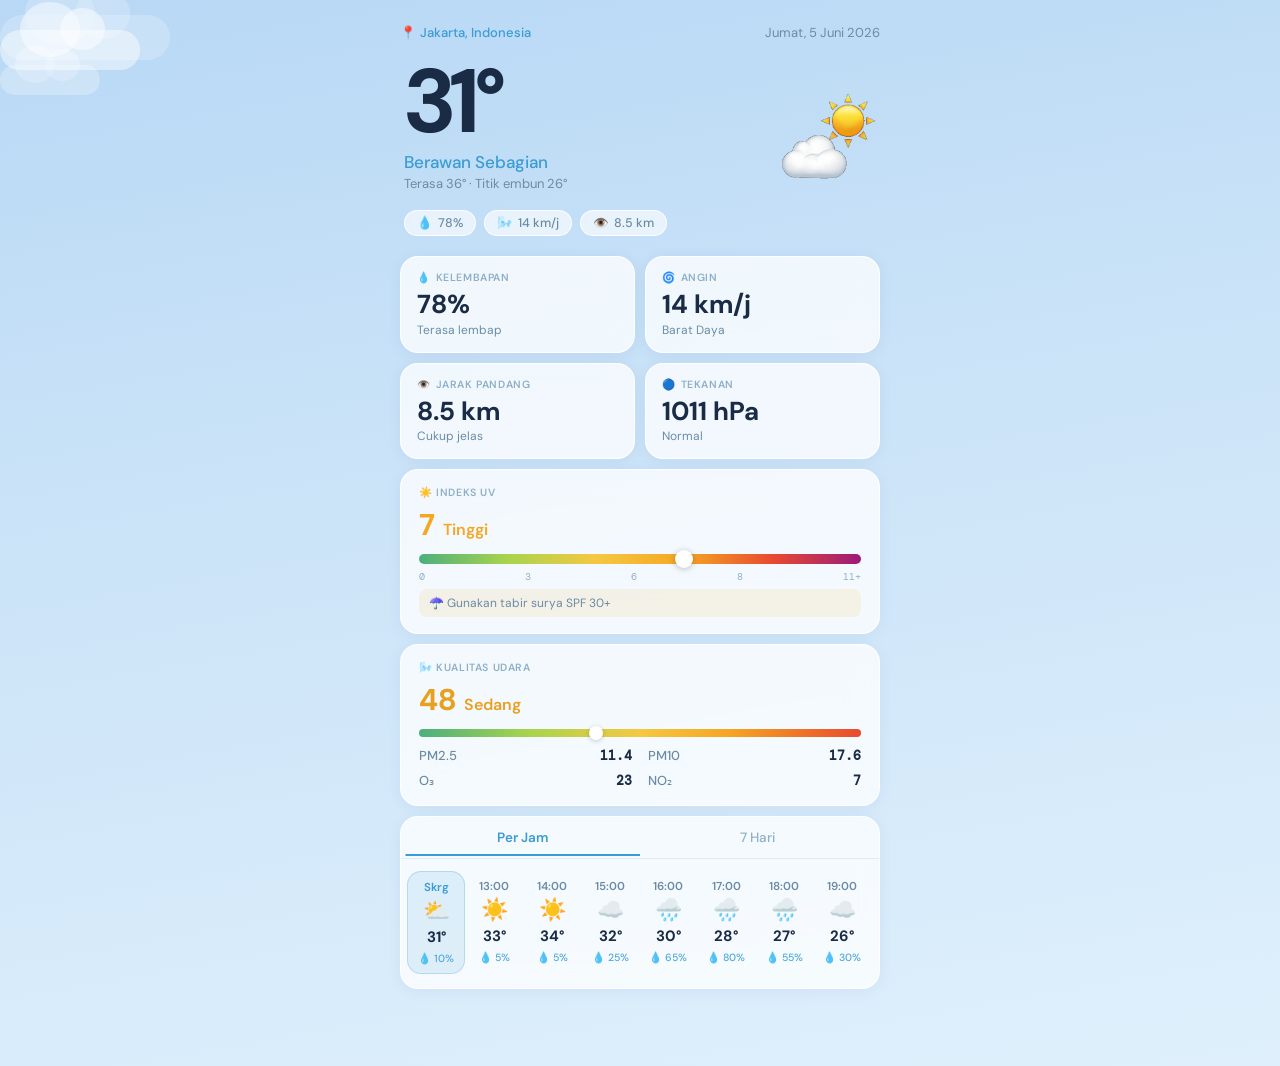
==== index.html @ 07d752d1 "Add files via upload" ====
<!DOCTYPE html>
<html lang="id">
<head>
<meta charset="UTF-8">
<meta name="viewport" content="width=device-width, initial-scale=1.0">
<title>Cuaca Jakarta ✨</title>
<link href="https://fonts.googleapis.com/css2?family=DM+Sans:wght@300;400;500;600;700&family=DM+Mono:wght@400;500&display=swap" rel="stylesheet">
<style>
*, *::before, *::after { box-sizing: border-box; margin: 0; padding: 0; }

:root {
  --sky-top: #b8d8f5;
  --sky-mid: #cce4f8;
  --sky-bot: #dff0fc;
  --card-bg: rgba(255,255,255,0.75);
  --card-border: rgba(255,255,255,0.92);
  --text-primary: #1a2b45;
  --text-secondary: #6b8ba4;
  --text-label: #8fafc8;
  --accent-blue: #3a9bd5;
  --accent-orange: #f5a623;
  --rain-blue: #4fa8d8;
}

body {
  font-family: 'DM Sans', sans-serif;
  background: linear-gradient(170deg, var(--sky-top) 0%, var(--sky-mid) 45%, var(--sky-bot) 100%);
  min-height: 100vh;
  display: flex;
  justify-content: center;
  align-items: flex-start;
  padding: 24px 16px 48px;
  color: var(--text-primary);
  overflow-x: hidden;
}

/* ── CLOUDS IN BG ── */
.bg-clouds { position: fixed; top: 0; left: 0; width: 100%; height: 200px; pointer-events: none; z-index: 0; overflow: hidden; }
.bg-cloud {
  position: absolute;
  background: rgba(255,255,255,0.45);
  border-radius: 50px;
  animation: driftCloud linear infinite;
}
.bg-cloud::before, .bg-cloud::after {
  content: '';
  position: absolute;
  background: rgba(255,255,255,0.45);
  border-radius: 50%;
}
.bc1 { width: 140px; height: 40px; top: 30px; animation-duration: 28s; animation-delay: 0s; }
.bc1::before { width: 60px; height: 55px; top: -28px; left: 20px; }
.bc1::after  { width: 45px; height: 42px; top: -22px; left: 60px; }
.bc2 { width: 100px; height: 30px; top: 65px; animation-duration: 38s; animation-delay: -12s; opacity: .6; }
.bc2::before { width: 40px; height: 38px; top: -20px; left: 15px; }
.bc2::after  { width: 35px; height: 32px; top: -16px; left: 45px; }
.bc3 { width: 170px; height: 45px; top: 15px; animation-duration: 45s; animation-delay: -22s; opacity: .5; }
.bc3::before { width: 70px; height: 62px; top: -32px; left: 25px; }
.bc3::after  { width: 55px; height: 50px; top: -26px; left: 75px; }

@keyframes driftCloud {
  from { transform: translateX(-220px); }
  to   { transform: translateX(110vw); }
}

.app { width: 100%; max-width: 480px; position: relative; z-index: 1; }

/* ── FADE-IN STAGGER ── */
.fade-in { opacity: 0; transform: translateY(20px); animation: fadeUp 0.5s ease forwards; }
@keyframes fadeUp {
  to { opacity: 1; transform: translateY(0); }
}
.fi1  { animation-delay: .05s; }
.fi2  { animation-delay: .15s; }
.fi3  { animation-delay: .25s; }
.fi4  { animation-delay: .35s; }
.fi5  { animation-delay: .45s; }
.fi6  { animation-delay: .55s; }
.fi7  { animation-delay: .65s; }
.fi8  { animation-delay: .75s; }
.fi9  { animation-delay: .85s; }

/* ── HEADER ── */
.header { display: flex; justify-content: space-between; align-items: flex-start; margin-bottom: 8px; }
.location {
  font-size: 13px; font-weight: 500; color: var(--accent-blue);
  display: flex; align-items: center; gap: 4px;
}
.pin-icon { display: inline-block; animation: pinBounce 2.4s ease-in-out infinite; }
@keyframes pinBounce {
  0%,100% { transform: translateY(0) scale(1); }
  30%      { transform: translateY(-5px) scale(1.1); }
  50%      { transform: translateY(-3px) scale(1.05); }
  70%      { transform: translateY(-6px) scale(1.12); }
}
.date-label { font-size: 13px; color: var(--text-secondary); }

/* ── HERO ── */
.hero { display: flex; justify-content: space-between; align-items: flex-end; padding: 8px 4px 18px; }
.temp-main {
  font-size: 90px; font-weight: 700; line-height: 1;
  color: var(--text-primary); letter-spacing: -4px;
  animation: tempPop 0.6s cubic-bezier(.34,1.56,.64,1) .1s both;
}
@keyframes tempPop {
  from { opacity: 0; transform: scale(0.7); }
  to   { opacity: 1; transform: scale(1); }
}
.condition { font-size: 17px; font-weight: 500; color: var(--accent-blue); margin-top: 4px; }
.feels { font-size: 13px; color: var(--text-secondary); margin-top: 2px; }

/* hero weather icon: sun peeks, cloud floats */
.hero-icon-wrap { position: relative; width: 96px; height: 96px; }
.sun-emoji {
  position: absolute; top: -4px; right: 0;
  width: 56px; height: 56px;
  display: block;
  animation: sunSpin 12s linear infinite, sunPulse 3s ease-in-out infinite alternate;
  transform-origin: center;
}
@keyframes sunSpin { to { transform: rotate(360deg); } }
@keyframes sunPulse {
  from { filter: drop-shadow(0 0 4px rgba(255,200,50,.35)); }
  to   { filter: drop-shadow(0 0 18px rgba(255,200,50,.85)); }
}
.cloud-emoji {
  position: absolute; bottom: 0; left: 0;
  width: 68px; height: 68px;
  display: block;
  animation: cloudFloat 3.5s ease-in-out infinite;
}
@keyframes cloudFloat {
  0%,100% { transform: translateY(0) translateX(0); }
  33%      { transform: translateY(-6px) translateX(3px); }
  66%      { transform: translateY(-3px) translateX(-2px); }
}

/* ── PILLS ── */
.pills { display: flex; gap: 8px; padding: 0 4px 20px; }
.pill {
  background: rgba(255,255,255,0.62);
  border: 1px solid rgba(255,255,255,0.88);
  border-radius: 20px; padding: 4px 12px;
  font-size: 12.5px; font-weight: 500; color: var(--text-secondary);
  display: flex; align-items: center; gap: 5px;
  backdrop-filter: blur(8px);
  animation: pillPop 0.4s cubic-bezier(.34,1.56,.64,1) both;
  cursor: default;
  transition: transform 0.2s, box-shadow 0.2s;
}
.pill:hover { transform: translateY(-3px) scale(1.05); box-shadow: 0 6px 16px rgba(58,155,213,0.18); }
.pill:nth-child(1) { animation-delay: .5s; }
.pill:nth-child(2) { animation-delay: .62s; }
.pill:nth-child(3) { animation-delay: .74s; }
@keyframes pillPop {
  from { opacity: 0; transform: scale(0.5) translateY(10px); }
  to   { opacity: 1; transform: scale(1) translateY(0); }
}
.pill-icon { display: inline-block; }
.pill:nth-child(1) .pill-icon { animation: dropBounce 2s ease-in-out infinite; }
.pill:nth-child(2) .pill-icon { animation: windSway 1.8s ease-in-out infinite; }
.pill:nth-child(3) .pill-icon { animation: eyeBlink 4s ease-in-out infinite; }
@keyframes dropBounce {
  0%,100% { transform: translateY(0); }
  50% { transform: translateY(3px); }
}
@keyframes windSway {
  0%,100% { transform: rotate(0deg) translateX(0); }
  25% { transform: rotate(-10deg) translateX(-2px); }
  75% { transform: rotate(8deg) translateX(2px); }
}
@keyframes eyeBlink {
  0%,90%,100% { transform: scaleY(1); }
  95% { transform: scaleY(0.15); }
}

/* ── CARDS GRID ── */
.cards-grid { display: grid; grid-template-columns: 1fr 1fr; gap: 10px; margin-bottom: 10px; }
.card {
  background: var(--card-bg);
  border: 1px solid var(--card-border);
  border-radius: 18px; padding: 14px 16px;
  backdrop-filter: blur(14px);
  box-shadow: 0 2px 14px rgba(58,100,160,0.08);
  transition: transform 0.25s cubic-bezier(.34,1.56,.64,1), box-shadow 0.25s;
}
.card:hover {
  transform: translateY(-4px) scale(1.015);
  box-shadow: 0 10px 28px rgba(58,100,160,0.14);
}
.card-label {
  font-size: 10.5px; font-weight: 600; letter-spacing: 0.6px;
  text-transform: uppercase; color: var(--text-label);
  margin-bottom: 6px; display: flex; align-items: center; gap: 5px;
}
.card-label .lbl-icon { display: inline-block; }
.card-value { font-size: 26px; font-weight: 700; color: var(--text-primary); line-height: 1.1; }
.card-sub { font-size: 12px; color: var(--text-secondary); margin-top: 3px; }

/* card icon animations */
.icon-humid { animation: dropBounce 2.2s ease-in-out infinite; }
.icon-wind  { animation: spin 2s linear infinite; }
@keyframes spin { to { transform: rotate(360deg); } }
.icon-vis   { animation: eyeBlink 4s ease-in-out infinite; }
.icon-press { animation: pressurePulse 2s ease-in-out infinite; }
@keyframes pressurePulse {
  0%,100% { transform: scale(1); }
  50% { transform: scale(1.25); }
}

/* ── UV ── */
.card-uv { grid-column: 1 / -1; padding: 16px 18px; }
.uv-top { display: flex; align-items: baseline; gap: 8px; margin-bottom: 10px; }
.uv-number { font-size: 30px; font-weight: 700; color: var(--accent-orange); animation: uvGlow 2s ease-in-out infinite alternate; }
@keyframes uvGlow {
  from { text-shadow: 0 0 0 transparent; }
  to   { text-shadow: 0 0 12px rgba(245,166,35,0.6); }
}
.uv-level { font-size: 16px; font-weight: 600; color: var(--accent-orange); }
.uv-bar-wrap {
  position: relative; height: 10px; border-radius: 6px;
  background: linear-gradient(to right, #4caf7d 0%, #a8d44d 20%, #f5c842 40%, #f5a623 60%, #e84a2f 80%, #9b1a7a 100%);
  margin-bottom: 6px; overflow: visible;
}
.uv-dot {
  position: absolute; top: 50%;
  width: 18px; height: 18px; background: white; border-radius: 50%;
  box-shadow: 0 1px 6px rgba(0,0,0,0.25);
  left: 60%; transform: translate(-50%, -50%);
  animation: dotBeat 1.6s ease-in-out infinite;
}
@keyframes dotBeat {
  0%,100% { box-shadow: 0 0 0 0 rgba(245,166,35,0.4), 0 1px 6px rgba(0,0,0,.25); }
  50%      { box-shadow: 0 0 0 6px rgba(245,166,35,0), 0 1px 6px rgba(0,0,0,.25); }
}
.uv-scale {
  display: flex; justify-content: space-between;
  font-size: 10px; color: var(--text-label);
  font-family: 'DM Mono', monospace; margin-bottom: 6px;
}
.uv-tip {
  font-size: 12px; color: var(--text-secondary);
  background: rgba(245,166,35,0.1);
  border-radius: 8px; padding: 6px 10px; margin-top: 4px;
}

/* ── AQI ── */
.card-aqi { grid-column: 1 / -1; padding: 16px 18px; }
.aqi-top { display: flex; align-items: baseline; gap: 8px; margin-bottom: 10px; }
.aqi-number { font-size: 30px; font-weight: 700; color: #e8a020; }
.aqi-level  { font-size: 16px; font-weight: 600; color: #e8a020; }
.aqi-bar-wrap {
  height: 8px; border-radius: 4px;
  background: linear-gradient(to right, #4caf7d 0%, #a8d44d 25%, #f5c842 50%, #f5a623 70%, #e84a2f 100%);
  margin-bottom: 10px; position: relative;
}
.aqi-dot {
  position: absolute; top: 50%; left: 40%;
  width: 14px; height: 14px; background: white; border-radius: 50%;
  box-shadow: 0 1px 5px rgba(0,0,0,.2);
  transform: translate(-50%, -50%);
  animation: dotBeat 2s ease-in-out infinite;
}
.aqi-grid { display: grid; grid-template-columns: 1fr 1fr; gap: 8px 16px; font-size: 13px; }
.aqi-item { display: flex; justify-content: space-between; align-items: center; }
.aqi-key  { color: var(--text-secondary); font-weight: 500; }
.aqi-val  { font-weight: 600; color: var(--text-primary); font-family: 'DM Mono', monospace; font-size: 12.5px; }
.aqi-val.counting { animation: countUp 1s ease-out forwards; }

/* ── RAIN CANVAS ── */
.rain-overlay {
  position: fixed; top: 0; left: 0; width: 100%; height: 100%;
  pointer-events: none; z-index: 0; opacity: 0;
  transition: opacity 1s;
}
.rain-overlay.active { opacity: 1; }

/* ── FORECAST CARD ── */
.card-forecast { grid-column: 1 / -1; padding: 0; overflow: hidden; }
.tabs { display: flex; border-bottom: 1px solid rgba(200,220,240,0.5); padding: 0 4px; }
.tab {
  flex: 1; text-align: center; padding: 12px 0 10px;
  font-size: 13.5px; font-weight: 500; color: var(--text-label);
  cursor: pointer; border-bottom: 2px solid transparent;
  transition: all 0.25s; background: none;
  border-top: none; border-left: none; border-right: none;
  font-family: 'DM Sans', sans-serif;
  position: relative; overflow: hidden;
}
.tab::after {
  content: ''; position: absolute; bottom: 0; left: 50%;
  width: 0; height: 2px; background: var(--accent-blue);
  transform: translateX(-50%); transition: width 0.3s ease;
}
.tab.active { color: var(--accent-blue); font-weight: 600; }
.tab.active::after { width: 100%; }

/* hourly */
.hourly-scroll {
  display: flex; overflow-x: auto; gap: 0;
  padding: 12px 6px 14px; scrollbar-width: none;
}
.hourly-scroll::-webkit-scrollbar { display: none; }
.hour-item {
  flex: 0 0 auto; display: flex; flex-direction: column;
  align-items: center; padding: 8px 10px; border-radius: 14px;
  min-width: 58px; gap: 5px;
  transition: background 0.2s, transform 0.2s;
  cursor: default;
}
.hour-item:hover { background: rgba(58,155,213,0.08); transform: translateY(-3px); }
.hour-item.now { background: rgba(58,155,213,0.13); border: 1px solid rgba(58,155,213,0.25); }
.hour-label { font-size: 11.5px; font-weight: 600; color: var(--text-secondary); }
.hour-item.now .hour-label { color: var(--accent-blue); }
.hour-icon { font-size: 22px; line-height: 1; display: inline-block; }

/* per-hour icon animations */
.hour-item:nth-child(1) .hour-icon { animation: cloudFloat 3.5s ease-in-out infinite; }
.hour-item:nth-child(2) .hour-icon,
.hour-item:nth-child(3) .hour-icon { animation: sunSpin 12s linear infinite; }
.hour-item:nth-child(5) .hour-icon,
.hour-item:nth-child(6) .hour-icon,
.hour-item:nth-child(7) .hour-icon { animation: rainDrop 1s ease-in-out infinite; }
@keyframes rainDrop {
  0%,100% { transform: translateY(0); }
  50% { transform: translateY(4px); }
}

.hour-temp { font-size: 15px; font-weight: 700; color: var(--text-primary); }
.hour-rain  { font-size: 10.5px; color: var(--rain-blue); font-weight: 500; }

/* weekly */
.weekly { padding: 6px 0 4px; }
.week-row {
  display: flex; align-items: center; padding: 9px 18px;
  border-bottom: 1px solid rgba(200,220,240,0.3); gap: 0;
  transition: background 0.15s, transform 0.2s;
  cursor: default;
}
.week-row:last-child { border-bottom: none; }
.week-row:hover { background: rgba(58,155,213,0.05); transform: translateX(4px); }
.week-day { font-size: 14px; font-weight: 600; color: var(--text-primary); width: 68px; flex-shrink: 0; }
.week-day.today { color: var(--accent-blue); }
.week-icon { font-size: 20px; width: 30px; flex-shrink: 0; display: inline-block; }
.week-row:nth-child(4) .week-icon,
.week-row:nth-child(5) .week-icon { animation: sunSpin 10s linear infinite; }
.week-row:nth-child(6) .week-icon { animation: thunderFlash 2s ease-in-out infinite; }
@keyframes thunderFlash {
  0%,90%,100% { transform: scale(1); filter: brightness(1); }
  92%          { transform: scale(1.3); filter: brightness(1.8) drop-shadow(0 0 6px yellow); }
  95%          { transform: scale(0.95); filter: brightness(1); }
}
.week-cond  { font-size: 13px; color: var(--text-secondary); flex: 1; }
.week-rain  { font-size: 12.5px; color: var(--rain-blue); font-weight: 500; width: 38px; text-align: right; flex-shrink: 0; }
.week-temps { font-size: 13px; font-weight: 600; color: var(--text-primary); width: 58px; text-align: right; flex-shrink: 0; }
.week-temps span { color: var(--text-label); font-weight: 400; }

/* ── PANEL ── */
.panel { display: none; }
.panel.active { display: block; animation: panelSlide 0.3s ease; }
@keyframes panelSlide {
  from { opacity: 0; transform: translateX(12px); }
  to   { opacity: 1; transform: translateX(0); }
}

/* ── RIPPLE on cards ── */
.ripple-wrap { position: relative; overflow: hidden; }
.ripple {
  position: absolute; border-radius: 50%;
  background: rgba(58,155,213,0.2);
  transform: scale(0); animation: rippleAnim 0.6s linear;
  pointer-events: none;
}
@keyframes rippleAnim {
  to { transform: scale(4); opacity: 0; }
}

/* ── UPDATED ── */
.updated {
  text-align: center; font-size: 11.5px; color: var(--text-label); margin-top: 14px;
  animation: blink 4s ease-in-out infinite;
}
@keyframes blink {
  0%,90%,100% { opacity: 1; }
  94% { opacity: 0.4; }
}

/* ── RAIN CANVAS ── */
canvas#rain { position: fixed; top:0; left:0; width:100%; height:100%; pointer-events:none; z-index:0; opacity:0; transition: opacity 1.5s; }
</style>
</head>
<body>

<!-- animated bg clouds -->
<div class="bg-clouds">
  <div class="bg-cloud bc1"></div>
  <div class="bg-cloud bc2"></div>
  <div class="bg-cloud bc3"></div>
</div>

<!-- rain canvas -->
<canvas id="rain"></canvas>

<div class="app">

  <!-- Header -->
  <div class="header fade-in fi1">
    <span class="location"><span class="pin-icon">📍</span> Jakarta, Indonesia</span>
    <span class="date-label">Jumat, 5 Juni 2026</span>
  </div>

  <!-- Hero -->
  <div class="hero fade-in fi2">
    <div class="hero-left">
      <div class="temp-main">31°</div>
      <div class="condition">Berawan Sebagian</div>
      <div class="feels">Terasa 36° · Titik embun 26°</div>
    </div>
    <div class="hero-icon-wrap">
      <img class="sun-emoji" src="[data-uri]" alt="matahari" draggable="false"/>
      <img class="cloud-emoji" src="[data-uri]" alt="awan" draggable="false"/>
    </div>
  </div>

  <!-- Pills -->
  <div class="pills fade-in fi3">
    <div class="pill"><span class="pill-icon">💧</span> 78%</div>
    <div class="pill"><span class="pill-icon">🌬️</span> 14 km/j</div>
    <div class="pill"><span class="pill-icon">👁️</span> 8.5 km</div>
  </div>

  <!-- Cards Grid -->
  <div class="cards-grid">

    <div class="card ripple-wrap fade-in fi4" onclick="addRipple(event,this)">
      <div class="card-label"><span class="lbl-icon icon-humid">💧</span> Kelembapan</div>
      <div class="card-value">78%</div>
      <div class="card-sub">Terasa lembap</div>
    </div>

    <div class="card ripple-wrap fade-in fi4" onclick="addRipple(event,this)" style="animation-delay:.4s">
      <div class="card-label"><span class="lbl-icon icon-wind">🌀</span> Angin</div>
      <div class="card-value">14 km/j</div>
      <div class="card-sub">Barat Daya</div>
    </div>

    <div class="card ripple-wrap fade-in fi5" onclick="addRipple(event,this)">
      <div class="card-label"><span class="lbl-icon icon-vis">👁️</span> Jarak Pandang</div>
      <div class="card-value">8.5 km</div>
      <div class="card-sub">Cukup jelas</div>
    </div>

    <div class="card ripple-wrap fade-in fi5" onclick="addRipple(event,this)" style="animation-delay:.5s">
      <div class="card-label"><span class="lbl-icon icon-press">🔵</span> Tekanan</div>
      <div class="card-value">1011 hPa</div>
      <div class="card-sub">Normal</div>
    </div>

    <!-- UV -->
    <div class="card card-uv fade-in fi6">
      <div class="card-label">☀️ Indeks UV</div>
      <div class="uv-top">
        <span class="uv-number">7</span>
        <span class="uv-level">Tinggi</span>
      </div>
      <div class="uv-bar-wrap">
        <div class="uv-dot"></div>
      </div>
      <div class="uv-scale">
        <span>0</span><span>3</span><span>6</span><span>8</span><span>11+</span>
      </div>
      <div class="uv-tip">☂️ Gunakan tabir surya SPF 30+</div>
    </div>

    <!-- AQI -->
    <div class="card card-aqi fade-in fi7">
      <div class="card-label">🌬️ Kualitas Udara</div>
      <div class="aqi-top">
        <span class="aqi-number" id="aqi-num">0</span>
        <span class="aqi-level">Sedang</span>
      </div>
      <div class="aqi-bar-wrap"><div class="aqi-dot"></div></div>
      <div class="aqi-grid">
        <div class="aqi-item"><span class="aqi-key">PM2.5</span><span class="aqi-val" id="pm25">0</span></div>
        <div class="aqi-item"><span class="aqi-key">PM10</span><span class="aqi-val" id="pm10">0</span></div>
        <div class="aqi-item"><span class="aqi-key">O₃</span><span class="aqi-val" id="o3">0</span></div>
        <div class="aqi-item"><span class="aqi-key">NO₂</span><span class="aqi-val" id="no2">0</span></div>
      </div>
    </div>

    <!-- Forecast -->
    <div class="card card-forecast fade-in fi8">
      <div class="tabs">
        <button class="tab active" onclick="switchTab('hourly',this)">Per Jam</button>
        <button class="tab" onclick="switchTab('weekly',this)">7 Hari</button>
      </div>

      <div id="panel-hourly" class="panel active">
        <div class="hourly-scroll">
          <div class="hour-item now"><span class="hour-label">Skrg</span><span class="hour-icon">⛅</span><span class="hour-temp">31°</span><span class="hour-rain">💧 10%</span></div>
          <div class="hour-item"><span class="hour-label">13:00</span><span class="hour-icon">☀️</span><span class="hour-temp">33°</span><span class="hour-rain">💧 5%</span></div>
          <div class="hour-item"><span class="hour-label">14:00</span><span class="hour-icon">☀️</span><span class="hour-temp">34°</span><span class="hour-rain">💧 5%</span></div>
          <div class="hour-item"><span class="hour-label">15:00</span><span class="hour-icon">☁️</span><span class="hour-temp">32°</span><span class="hour-rain">💧 25%</span></div>
          <div class="hour-item"><span class="hour-label">16:00</span><span class="hour-icon">🌧️</span><span class="hour-temp">30°</span><span class="hour-rain">💧 65%</span></div>
          <div class="hour-item"><span class="hour-label">17:00</span><span class="hour-icon">🌧️</span><span class="hour-temp">28°</span><span class="hour-rain">💧 80%</span></div>
          <div class="hour-item"><span class="hour-label">18:00</span><span class="hour-icon">🌧️</span><span class="hour-temp">27°</span><span class="hour-rain">💧 55%</span></div>
          <div class="hour-item"><span class="hour-label">19:00</span><span class="hour-icon">☁️</span><span class="hour-temp">26°</span><span class="hour-rain">💧 30%</span></div>
          <div class="hour-item"><span class="hour-label">20:00</span><span class="hour-icon">⛅</span><span class="hour-temp">26°</span><span class="hour-rain">💧 15%</span></div>
          <div class="hour-item"><span class="hour-label">21:00</span><span class="hour-icon">⛅</span><span class="hour-temp">25°</span><span class="hour-rain">💧 10%</span></div>
          <div class="hour-item"><span class="hour-label">22:00</span><span class="hour-icon">☁️</span><span class="hour-temp">24°</span><span class="hour-rain">💧 20%</span></div>
          <div class="hour-item"><span class="hour-label">23:00</span><span class="hour-icon">☁️</span><span class="hour-temp">24°</span><span class="hour-rain">💧 20%</span></div>
        </div>
      </div>

      <div id="panel-weekly" class="panel">
        <div class="weekly">
          <div class="week-row"><span class="week-day today">Hari Ini</span><span class="week-icon">🌧️</span><span class="week-cond">Hujan Sore</span><span class="week-rain">💧 70%</span><span class="week-temps">34° <span>24°</span></span></div>
          <div class="week-row"><span class="week-day">Sabtu</span><span class="week-icon">🌧️</span><span class="week-cond">Hujan Ringan</span><span class="week-rain">💧 55%</span><span class="week-temps">33° <span>25°</span></span></div>
          <div class="week-row"><span class="week-day">Minggu</span><span class="week-icon">⛅</span><span class="week-cond">Berawan Sebagian</span><span class="week-rain">💧 30%</span><span class="week-temps">32° <span>24°</span></span></div>
          <div class="week-row"><span class="week-day">Senin</span><span class="week-icon">☀️</span><span class="week-cond">Cerah</span><span class="week-rain">💧 10%</span><span class="week-temps">35° <span>26°</span></span></div>
          <div class="week-row"><span class="week-day">Selasa</span><span class="week-icon">☀️</span><span class="week-cond">Cerah</span><span class="week-rain">💧 5%</span><span class="week-temps">34° <span>25°</span></span></div>
          <div class="week-row"><span class="week-day">Rabu</span><span class="week-icon">⛈️</span><span class="week-cond">Petir</span><span class="week-rain">💧 80%</span><span class="week-temps">30° <span>23°</span></span></div>
          <div class="week-row"><span class="week-day">Kamis</span><span class="week-icon">🌧️</span><span class="week-cond">Hujan</span><span class="week-rain">💧 65%</span><span class="week-temps">29° <span>23°</span></span></div>
        </div>
      </div>
    </div>

  </div>

  <div class="updated fade-in fi9">🔄 Diperbarui 12:00 WIB · Data simulasi lokal</div>
</div>

<script>
/* ── Tab switch ── */
function switchTab(name, btn) {
  document.querySelectorAll('.tab').forEach(t => t.classList.remove('active'));
  document.querySelectorAll('.panel').forEach(p => p.classList.remove('active'));
  btn.classList.add('active');
  document.getElementById('panel-' + name).classList.add('active');
}

/* ── Ripple ── */
function addRipple(e, el) {
  const r = document.createElement('span');
  r.className = 'ripple';
  const rect = el.getBoundingClientRect();
  const size = Math.max(rect.width, rect.height);
  r.style.cssText = `width:${size}px;height:${size}px;left:${e.clientX-rect.left-size/2}px;top:${e.clientY-rect.top-size/2}px`;
  el.appendChild(r);
  r.addEventListener('animationend', () => r.remove());
}

/* ── AQI count-up ── */
function countUp(el, target, decimals, delay) {
  setTimeout(() => {
    const dur = 1200, start = performance.now();
    function step(now) {
      const p = Math.min((now - start) / dur, 1);
      const ease = 1 - Math.pow(1 - p, 3);
      el.textContent = (target * ease).toFixed(decimals);
      if (p < 1) requestAnimationFrame(step);
      else el.textContent = target.toFixed(decimals);
    }
    requestAnimationFrame(step);
  }, delay);
}
countUp(document.getElementById('aqi-num'), 83, 0, 850);
countUp(document.getElementById('pm25'), 22.4, 1, 900);
countUp(document.getElementById('pm10'), 41.2, 1, 950);
countUp(document.getElementById('o3'),   68,   0, 1000);
countUp(document.getElementById('no2'),  31,   0, 1050);

/* ── Rain canvas ── */
const canvas = document.getElementById('rain');
const ctx = canvas.getContext('2d');
let drops = [];
let raining = false;

function resizeCanvas() {
  canvas.width  = window.innerWidth;
  canvas.height = window.innerHeight;
}
resizeCanvas();
window.addEventListener('resize', resizeCanvas);

function createDrop() {
  return {
    x: Math.random() * canvas.width,
    y: Math.random() * -canvas.height,
    len: Math.random() * 18 + 8,
    speed: Math.random() * 8 + 10,
    opacity: Math.random() * 0.4 + 0.15,
    width: Math.random() * 1.2 + 0.4
  };
}

function initRain(n) {
  drops = Array.from({length: n}, createDrop);
}

function drawRain() {
  ctx.clearRect(0, 0, canvas.width, canvas.height);
  if (!raining) return;
  drops.forEach(d => {
    ctx.beginPath();
    ctx.moveTo(d.x, d.y);
    ctx.lineTo(d.x - d.len * 0.18, d.y + d.len);
    ctx.strokeStyle = `rgba(130,190,230,${d.opacity})`;
    ctx.lineWidth = d.width;
    ctx.lineCap = 'round';
    ctx.stroke();
    d.y += d.speed;
    if (d.y > canvas.height + d.len) {
      d.y = -d.len - Math.random() * 80;
      d.x = Math.random() * canvas.width;
    }
  });
  requestAnimationFrame(drawRain);
}

/* Start rain at 16:00 section (delayed a bit for drama) */
setTimeout(() => {
  raining = true;
  initRain(120);
  canvas.style.opacity = '0.7';
  drawRain();
  /* stop after 6s */
  setTimeout(() => {
    canvas.style.opacity = '0';
    setTimeout(() => { raining = false; }, 1500);
  }, 6000);
}, 3500);
</script>
</body>
</html>
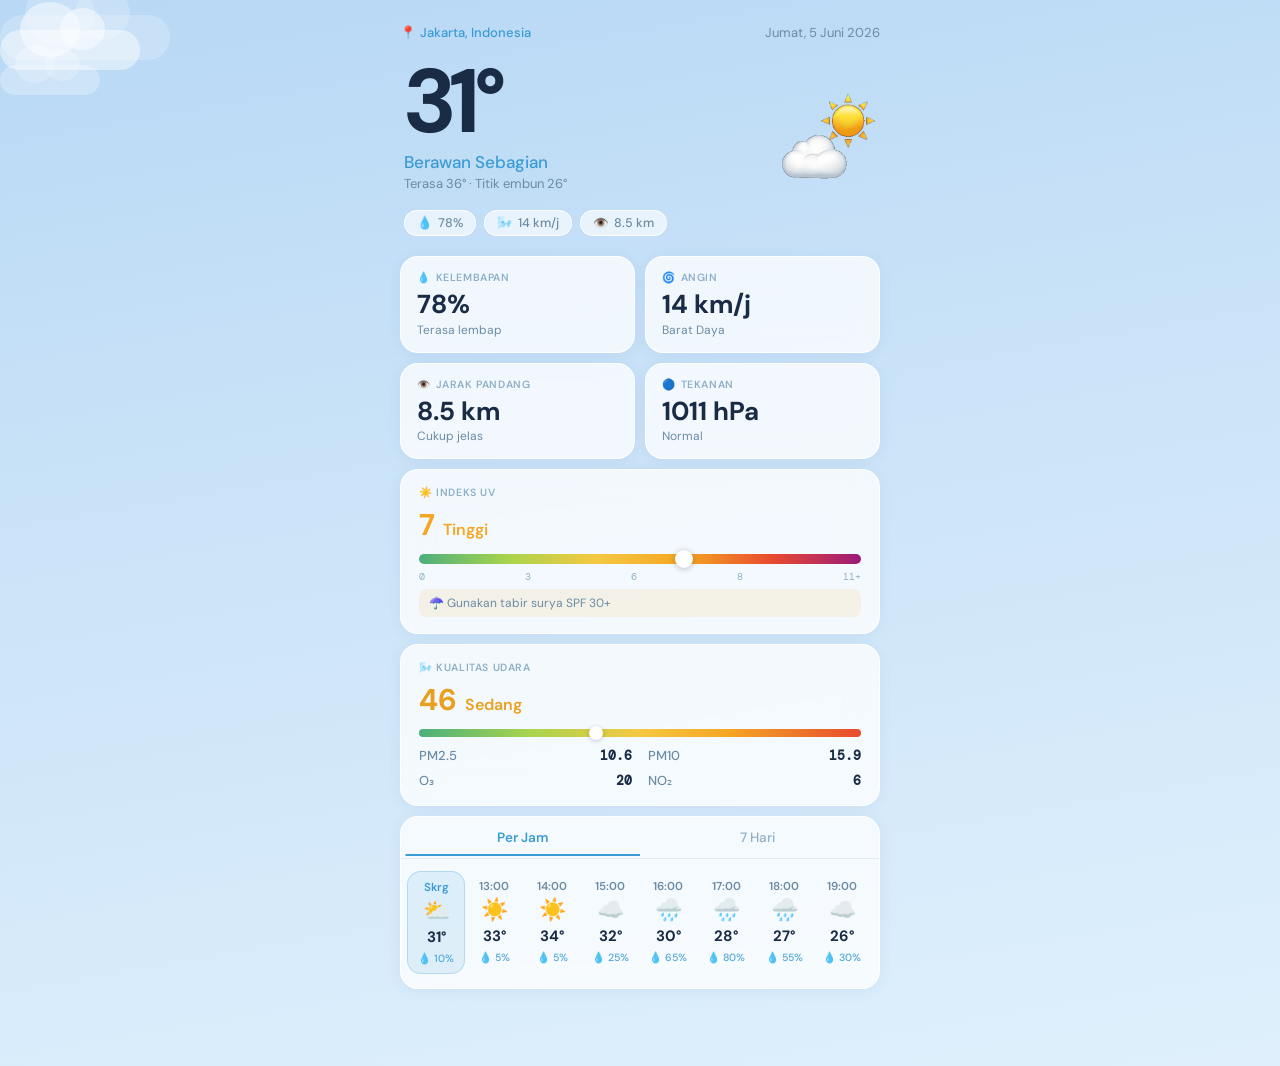
==== commit 8557f3e9: "Add files via upload" ====
--- a/index.html
+++ b/index.html
@@ -5,389 +5,7 @@
 <meta name="viewport" content="width=device-width, initial-scale=1.0">
 <title>Cuaca Jakarta ✨</title>
 <link href="https://fonts.googleapis.com/css2?family=DM+Sans:wght@300;400;500;600;700&family=DM+Mono:wght@400;500&display=swap" rel="stylesheet">
-<style>
-*, *::before, *::after { box-sizing: border-box; margin: 0; padding: 0; }
-
-:root {
-  --sky-top: #b8d8f5;
-  --sky-mid: #cce4f8;
-  --sky-bot: #dff0fc;
-  --card-bg: rgba(255,255,255,0.75);
-  --card-border: rgba(255,255,255,0.92);
-  --text-primary: #1a2b45;
-  --text-secondary: #6b8ba4;
-  --text-label: #8fafc8;
-  --accent-blue: #3a9bd5;
-  --accent-orange: #f5a623;
-  --rain-blue: #4fa8d8;
-}
-
-body {
-  font-family: 'DM Sans', sans-serif;
-  background: linear-gradient(170deg, var(--sky-top) 0%, var(--sky-mid) 45%, var(--sky-bot) 100%);
-  min-height: 100vh;
-  display: flex;
-  justify-content: center;
-  align-items: flex-start;
-  padding: 24px 16px 48px;
-  color: var(--text-primary);
-  overflow-x: hidden;
-}
-
-/* ── CLOUDS IN BG ── */
-.bg-clouds { position: fixed; top: 0; left: 0; width: 100%; height: 200px; pointer-events: none; z-index: 0; overflow: hidden; }
-.bg-cloud {
-  position: absolute;
-  background: rgba(255,255,255,0.45);
-  border-radius: 50px;
-  animation: driftCloud linear infinite;
-}
-.bg-cloud::before, .bg-cloud::after {
-  content: '';
-  position: absolute;
-  background: rgba(255,255,255,0.45);
-  border-radius: 50%;
-}
-.bc1 { width: 140px; height: 40px; top: 30px; animation-duration: 28s; animation-delay: 0s; }
-.bc1::before { width: 60px; height: 55px; top: -28px; left: 20px; }
-.bc1::after  { width: 45px; height: 42px; top: -22px; left: 60px; }
-.bc2 { width: 100px; height: 30px; top: 65px; animation-duration: 38s; animation-delay: -12s; opacity: .6; }
-.bc2::before { width: 40px; height: 38px; top: -20px; left: 15px; }
-.bc2::after  { width: 35px; height: 32px; top: -16px; left: 45px; }
-.bc3 { width: 170px; height: 45px; top: 15px; animation-duration: 45s; animation-delay: -22s; opacity: .5; }
-.bc3::before { width: 70px; height: 62px; top: -32px; left: 25px; }
-.bc3::after  { width: 55px; height: 50px; top: -26px; left: 75px; }
-
-@keyframes driftCloud {
-  from { transform: translateX(-220px); }
-  to   { transform: translateX(110vw); }
-}
-
-.app { width: 100%; max-width: 480px; position: relative; z-index: 1; }
-
-/* ── FADE-IN STAGGER ── */
-.fade-in { opacity: 0; transform: translateY(20px); animation: fadeUp 0.5s ease forwards; }
-@keyframes fadeUp {
-  to { opacity: 1; transform: translateY(0); }
-}
-.fi1  { animation-delay: .05s; }
-.fi2  { animation-delay: .15s; }
-.fi3  { animation-delay: .25s; }
-.fi4  { animation-delay: .35s; }
-.fi5  { animation-delay: .45s; }
-.fi6  { animation-delay: .55s; }
-.fi7  { animation-delay: .65s; }
-.fi8  { animation-delay: .75s; }
-.fi9  { animation-delay: .85s; }
-
-/* ── HEADER ── */
-.header { display: flex; justify-content: space-between; align-items: flex-start; margin-bottom: 8px; }
-.location {
-  font-size: 13px; font-weight: 500; color: var(--accent-blue);
-  display: flex; align-items: center; gap: 4px;
-}
-.pin-icon { display: inline-block; animation: pinBounce 2.4s ease-in-out infinite; }
-@keyframes pinBounce {
-  0%,100% { transform: translateY(0) scale(1); }
-  30%      { transform: translateY(-5px) scale(1.1); }
-  50%      { transform: translateY(-3px) scale(1.05); }
-  70%      { transform: translateY(-6px) scale(1.12); }
-}
-.date-label { font-size: 13px; color: var(--text-secondary); }
-
-/* ── HERO ── */
-.hero { display: flex; justify-content: space-between; align-items: flex-end; padding: 8px 4px 18px; }
-.temp-main {
-  font-size: 90px; font-weight: 700; line-height: 1;
-  color: var(--text-primary); letter-spacing: -4px;
-  animation: tempPop 0.6s cubic-bezier(.34,1.56,.64,1) .1s both;
-}
-@keyframes tempPop {
-  from { opacity: 0; transform: scale(0.7); }
-  to   { opacity: 1; transform: scale(1); }
-}
-.condition { font-size: 17px; font-weight: 500; color: var(--accent-blue); margin-top: 4px; }
-.feels { font-size: 13px; color: var(--text-secondary); margin-top: 2px; }
-
-/* hero weather icon: sun peeks, cloud floats */
-.hero-icon-wrap { position: relative; width: 96px; height: 96px; }
-.sun-emoji {
-  position: absolute; top: -4px; right: 0;
-  width: 56px; height: 56px;
-  display: block;
-  animation: sunSpin 12s linear infinite, sunPulse 3s ease-in-out infinite alternate;
-  transform-origin: center;
-}
-@keyframes sunSpin { to { transform: rotate(360deg); } }
-@keyframes sunPulse {
-  from { filter: drop-shadow(0 0 4px rgba(255,200,50,.35)); }
-  to   { filter: drop-shadow(0 0 18px rgba(255,200,50,.85)); }
-}
-.cloud-emoji {
-  position: absolute; bottom: 0; left: 0;
-  width: 68px; height: 68px;
-  display: block;
-  animation: cloudFloat 3.5s ease-in-out infinite;
-}
-@keyframes cloudFloat {
-  0%,100% { transform: translateY(0) translateX(0); }
-  33%      { transform: translateY(-6px) translateX(3px); }
-  66%      { transform: translateY(-3px) translateX(-2px); }
-}
-
-/* ── PILLS ── */
-.pills { display: flex; gap: 8px; padding: 0 4px 20px; }
-.pill {
-  background: rgba(255,255,255,0.62);
-  border: 1px solid rgba(255,255,255,0.88);
-  border-radius: 20px; padding: 4px 12px;
-  font-size: 12.5px; font-weight: 500; color: var(--text-secondary);
-  display: flex; align-items: center; gap: 5px;
-  backdrop-filter: blur(8px);
-  animation: pillPop 0.4s cubic-bezier(.34,1.56,.64,1) both;
-  cursor: default;
-  transition: transform 0.2s, box-shadow 0.2s;
-}
-.pill:hover { transform: translateY(-3px) scale(1.05); box-shadow: 0 6px 16px rgba(58,155,213,0.18); }
-.pill:nth-child(1) { animation-delay: .5s; }
-.pill:nth-child(2) { animation-delay: .62s; }
-.pill:nth-child(3) { animation-delay: .74s; }
-@keyframes pillPop {
-  from { opacity: 0; transform: scale(0.5) translateY(10px); }
-  to   { opacity: 1; transform: scale(1) translateY(0); }
-}
-.pill-icon { display: inline-block; }
-.pill:nth-child(1) .pill-icon { animation: dropBounce 2s ease-in-out infinite; }
-.pill:nth-child(2) .pill-icon { animation: windSway 1.8s ease-in-out infinite; }
-.pill:nth-child(3) .pill-icon { animation: eyeBlink 4s ease-in-out infinite; }
-@keyframes dropBounce {
-  0%,100% { transform: translateY(0); }
-  50% { transform: translateY(3px); }
-}
-@keyframes windSway {
-  0%,100% { transform: rotate(0deg) translateX(0); }
-  25% { transform: rotate(-10deg) translateX(-2px); }
-  75% { transform: rotate(8deg) translateX(2px); }
-}
-@keyframes eyeBlink {
-  0%,90%,100% { transform: scaleY(1); }
-  95% { transform: scaleY(0.15); }
-}
-
-/* ── CARDS GRID ── */
-.cards-grid { display: grid; grid-template-columns: 1fr 1fr; gap: 10px; margin-bottom: 10px; }
-.card {
-  background: var(--card-bg);
-  border: 1px solid var(--card-border);
-  border-radius: 18px; padding: 14px 16px;
-  backdrop-filter: blur(14px);
-  box-shadow: 0 2px 14px rgba(58,100,160,0.08);
-  transition: transform 0.25s cubic-bezier(.34,1.56,.64,1), box-shadow 0.25s;
-}
-.card:hover {
-  transform: translateY(-4px) scale(1.015);
-  box-shadow: 0 10px 28px rgba(58,100,160,0.14);
-}
-.card-label {
-  font-size: 10.5px; font-weight: 600; letter-spacing: 0.6px;
-  text-transform: uppercase; color: var(--text-label);
-  margin-bottom: 6px; display: flex; align-items: center; gap: 5px;
-}
-.card-label .lbl-icon { display: inline-block; }
-.card-value { font-size: 26px; font-weight: 700; color: var(--text-primary); line-height: 1.1; }
-.card-sub { font-size: 12px; color: var(--text-secondary); margin-top: 3px; }
-
-/* card icon animations */
-.icon-humid { animation: dropBounce 2.2s ease-in-out infinite; }
-.icon-wind  { animation: spin 2s linear infinite; }
-@keyframes spin { to { transform: rotate(360deg); } }
-.icon-vis   { animation: eyeBlink 4s ease-in-out infinite; }
-.icon-press { animation: pressurePulse 2s ease-in-out infinite; }
-@keyframes pressurePulse {
-  0%,100% { transform: scale(1); }
-  50% { transform: scale(1.25); }
-}
-
-/* ── UV ── */
-.card-uv { grid-column: 1 / -1; padding: 16px 18px; }
-.uv-top { display: flex; align-items: baseline; gap: 8px; margin-bottom: 10px; }
-.uv-number { font-size: 30px; font-weight: 700; color: var(--accent-orange); animation: uvGlow 2s ease-in-out infinite alternate; }
-@keyframes uvGlow {
-  from { text-shadow: 0 0 0 transparent; }
-  to   { text-shadow: 0 0 12px rgba(245,166,35,0.6); }
-}
-.uv-level { font-size: 16px; font-weight: 600; color: var(--accent-orange); }
-.uv-bar-wrap {
-  position: relative; height: 10px; border-radius: 6px;
-  background: linear-gradient(to right, #4caf7d 0%, #a8d44d 20%, #f5c842 40%, #f5a623 60%, #e84a2f 80%, #9b1a7a 100%);
-  margin-bottom: 6px; overflow: visible;
-}
-.uv-dot {
-  position: absolute; top: 50%;
-  width: 18px; height: 18px; background: white; border-radius: 50%;
-  box-shadow: 0 1px 6px rgba(0,0,0,0.25);
-  left: 60%; transform: translate(-50%, -50%);
-  animation: dotBeat 1.6s ease-in-out infinite;
-}
-@keyframes dotBeat {
-  0%,100% { box-shadow: 0 0 0 0 rgba(245,166,35,0.4), 0 1px 6px rgba(0,0,0,.25); }
-  50%      { box-shadow: 0 0 0 6px rgba(245,166,35,0), 0 1px 6px rgba(0,0,0,.25); }
-}
-.uv-scale {
-  display: flex; justify-content: space-between;
-  font-size: 10px; color: var(--text-label);
-  font-family: 'DM Mono', monospace; margin-bottom: 6px;
-}
-.uv-tip {
-  font-size: 12px; color: var(--text-secondary);
-  background: rgba(245,166,35,0.1);
-  border-radius: 8px; padding: 6px 10px; margin-top: 4px;
-}
-
-/* ── AQI ── */
-.card-aqi { grid-column: 1 / -1; padding: 16px 18px; }
-.aqi-top { display: flex; align-items: baseline; gap: 8px; margin-bottom: 10px; }
-.aqi-number { font-size: 30px; font-weight: 700; color: #e8a020; }
-.aqi-level  { font-size: 16px; font-weight: 600; color: #e8a020; }
-.aqi-bar-wrap {
-  height: 8px; border-radius: 4px;
-  background: linear-gradient(to right, #4caf7d 0%, #a8d44d 25%, #f5c842 50%, #f5a623 70%, #e84a2f 100%);
-  margin-bottom: 10px; position: relative;
-}
-.aqi-dot {
-  position: absolute; top: 50%; left: 40%;
-  width: 14px; height: 14px; background: white; border-radius: 50%;
-  box-shadow: 0 1px 5px rgba(0,0,0,.2);
-  transform: translate(-50%, -50%);
-  animation: dotBeat 2s ease-in-out infinite;
-}
-.aqi-grid { display: grid; grid-template-columns: 1fr 1fr; gap: 8px 16px; font-size: 13px; }
-.aqi-item { display: flex; justify-content: space-between; align-items: center; }
-.aqi-key  { color: var(--text-secondary); font-weight: 500; }
-.aqi-val  { font-weight: 600; color: var(--text-primary); font-family: 'DM Mono', monospace; font-size: 12.5px; }
-.aqi-val.counting { animation: countUp 1s ease-out forwards; }
-
-/* ── RAIN CANVAS ── */
-.rain-overlay {
-  position: fixed; top: 0; left: 0; width: 100%; height: 100%;
-  pointer-events: none; z-index: 0; opacity: 0;
-  transition: opacity 1s;
-}
-.rain-overlay.active { opacity: 1; }
-
-/* ── FORECAST CARD ── */
-.card-forecast { grid-column: 1 / -1; padding: 0; overflow: hidden; }
-.tabs { display: flex; border-bottom: 1px solid rgba(200,220,240,0.5); padding: 0 4px; }
-.tab {
-  flex: 1; text-align: center; padding: 12px 0 10px;
-  font-size: 13.5px; font-weight: 500; color: var(--text-label);
-  cursor: pointer; border-bottom: 2px solid transparent;
-  transition: all 0.25s; background: none;
-  border-top: none; border-left: none; border-right: none;
-  font-family: 'DM Sans', sans-serif;
-  position: relative; overflow: hidden;
-}
-.tab::after {
-  content: ''; position: absolute; bottom: 0; left: 50%;
-  width: 0; height: 2px; background: var(--accent-blue);
-  transform: translateX(-50%); transition: width 0.3s ease;
-}
-.tab.active { color: var(--accent-blue); font-weight: 600; }
-.tab.active::after { width: 100%; }
-
-/* hourly */
-.hourly-scroll {
-  display: flex; overflow-x: auto; gap: 0;
-  padding: 12px 6px 14px; scrollbar-width: none;
-}
-.hourly-scroll::-webkit-scrollbar { display: none; }
-.hour-item {
-  flex: 0 0 auto; display: flex; flex-direction: column;
-  align-items: center; padding: 8px 10px; border-radius: 14px;
-  min-width: 58px; gap: 5px;
-  transition: background 0.2s, transform 0.2s;
-  cursor: default;
-}
-.hour-item:hover { background: rgba(58,155,213,0.08); transform: translateY(-3px); }
-.hour-item.now { background: rgba(58,155,213,0.13); border: 1px solid rgba(58,155,213,0.25); }
-.hour-label { font-size: 11.5px; font-weight: 600; color: var(--text-secondary); }
-.hour-item.now .hour-label { color: var(--accent-blue); }
-.hour-icon { font-size: 22px; line-height: 1; display: inline-block; }
-
-/* per-hour icon animations */
-.hour-item:nth-child(1) .hour-icon { animation: cloudFloat 3.5s ease-in-out infinite; }
-.hour-item:nth-child(2) .hour-icon,
-.hour-item:nth-child(3) .hour-icon { animation: sunSpin 12s linear infinite; }
-.hour-item:nth-child(5) .hour-icon,
-.hour-item:nth-child(6) .hour-icon,
-.hour-item:nth-child(7) .hour-icon { animation: rainDrop 1s ease-in-out infinite; }
-@keyframes rainDrop {
-  0%,100% { transform: translateY(0); }
-  50% { transform: translateY(4px); }
-}
-
-.hour-temp { font-size: 15px; font-weight: 700; color: var(--text-primary); }
-.hour-rain  { font-size: 10.5px; color: var(--rain-blue); font-weight: 500; }
-
-/* weekly */
-.weekly { padding: 6px 0 4px; }
-.week-row {
-  display: flex; align-items: center; padding: 9px 18px;
-  border-bottom: 1px solid rgba(200,220,240,0.3); gap: 0;
-  transition: background 0.15s, transform 0.2s;
-  cursor: default;
-}
-.week-row:last-child { border-bottom: none; }
-.week-row:hover { background: rgba(58,155,213,0.05); transform: translateX(4px); }
-.week-day { font-size: 14px; font-weight: 600; color: var(--text-primary); width: 68px; flex-shrink: 0; }
-.week-day.today { color: var(--accent-blue); }
-.week-icon { font-size: 20px; width: 30px; flex-shrink: 0; display: inline-block; }
-.week-row:nth-child(4) .week-icon,
-.week-row:nth-child(5) .week-icon { animation: sunSpin 10s linear infinite; }
-.week-row:nth-child(6) .week-icon { animation: thunderFlash 2s ease-in-out infinite; }
-@keyframes thunderFlash {
-  0%,90%,100% { transform: scale(1); filter: brightness(1); }
-  92%          { transform: scale(1.3); filter: brightness(1.8) drop-shadow(0 0 6px yellow); }
-  95%          { transform: scale(0.95); filter: brightness(1); }
-}
-.week-cond  { font-size: 13px; color: var(--text-secondary); flex: 1; }
-.week-rain  { font-size: 12.5px; color: var(--rain-blue); font-weight: 500; width: 38px; text-align: right; flex-shrink: 0; }
-.week-temps { font-size: 13px; font-weight: 600; color: var(--text-primary); width: 58px; text-align: right; flex-shrink: 0; }
-.week-temps span { color: var(--text-label); font-weight: 400; }
-
-/* ── PANEL ── */
-.panel { display: none; }
-.panel.active { display: block; animation: panelSlide 0.3s ease; }
-@keyframes panelSlide {
-  from { opacity: 0; transform: translateX(12px); }
-  to   { opacity: 1; transform: translateX(0); }
-}
-
-/* ── RIPPLE on cards ── */
-.ripple-wrap { position: relative; overflow: hidden; }
-.ripple {
-  position: absolute; border-radius: 50%;
-  background: rgba(58,155,213,0.2);
-  transform: scale(0); animation: rippleAnim 0.6s linear;
-  pointer-events: none;
-}
-@keyframes rippleAnim {
-  to { transform: scale(4); opacity: 0; }
-}
-
-/* ── UPDATED ── */
-.updated {
-  text-align: center; font-size: 11.5px; color: var(--text-label); margin-top: 14px;
-  animation: blink 4s ease-in-out infinite;
-}
-@keyframes blink {
-  0%,90%,100% { opacity: 1; }
-  94% { opacity: 0.4; }
-}
-
-/* ── RAIN CANVAS ── */
-canvas#rain { position: fixed; top:0; left:0; width:100%; height:100%; pointer-events:none; z-index:0; opacity:0; transition: opacity 1.5s; }
-</style>
+<link rel="stylesheet" href="style.css">
 </head>
 <body>
 
@@ -530,106 +148,6 @@
   <div class="updated fade-in fi9">🔄 Diperbarui 12:00 WIB · Data simulasi lokal</div>
 </div>
 
-<script>
-/* ── Tab switch ── */
-function switchTab(name, btn) {
-  document.querySelectorAll('.tab').forEach(t => t.classList.remove('active'));
-  document.querySelectorAll('.panel').forEach(p => p.classList.remove('active'));
-  btn.classList.add('active');
-  document.getElementById('panel-' + name).classList.add('active');
-}
-
-/* ── Ripple ── */
-function addRipple(e, el) {
-  const r = document.createElement('span');
-  r.className = 'ripple';
-  const rect = el.getBoundingClientRect();
-  const size = Math.max(rect.width, rect.height);
-  r.style.cssText = `width:${size}px;height:${size}px;left:${e.clientX-rect.left-size/2}px;top:${e.clientY-rect.top-size/2}px`;
-  el.appendChild(r);
-  r.addEventListener('animationend', () => r.remove());
-}
-
-/* ── AQI count-up ── */
-function countUp(el, target, decimals, delay) {
-  setTimeout(() => {
-    const dur = 1200, start = performance.now();
-    function step(now) {
-      const p = Math.min((now - start) / dur, 1);
-      const ease = 1 - Math.pow(1 - p, 3);
-      el.textContent = (target * ease).toFixed(decimals);
-      if (p < 1) requestAnimationFrame(step);
-      else el.textContent = target.toFixed(decimals);
-    }
-    requestAnimationFrame(step);
-  }, delay);
-}
-countUp(document.getElementById('aqi-num'), 83, 0, 850);
-countUp(document.getElementById('pm25'), 22.4, 1, 900);
-countUp(document.getElementById('pm10'), 41.2, 1, 950);
-countUp(document.getElementById('o3'),   68,   0, 1000);
-countUp(document.getElementById('no2'),  31,   0, 1050);
-
-/* ── Rain canvas ── */
-const canvas = document.getElementById('rain');
-const ctx = canvas.getContext('2d');
-let drops = [];
-let raining = false;
-
-function resizeCanvas() {
-  canvas.width  = window.innerWidth;
-  canvas.height = window.innerHeight;
-}
-resizeCanvas();
-window.addEventListener('resize', resizeCanvas);
-
-function createDrop() {
-  return {
-    x: Math.random() * canvas.width,
-    y: Math.random() * -canvas.height,
-    len: Math.random() * 18 + 8,
-    speed: Math.random() * 8 + 10,
-    opacity: Math.random() * 0.4 + 0.15,
-    width: Math.random() * 1.2 + 0.4
-  };
-}
-
-function initRain(n) {
-  drops = Array.from({length: n}, createDrop);
-}
-
-function drawRain() {
-  ctx.clearRect(0, 0, canvas.width, canvas.height);
-  if (!raining) return;
-  drops.forEach(d => {
-    ctx.beginPath();
-    ctx.moveTo(d.x, d.y);
-    ctx.lineTo(d.x - d.len * 0.18, d.y + d.len);
-    ctx.strokeStyle = `rgba(130,190,230,${d.opacity})`;
-    ctx.lineWidth = d.width;
-    ctx.lineCap = 'round';
-    ctx.stroke();
-    d.y += d.speed;
-    if (d.y > canvas.height + d.len) {
-      d.y = -d.len - Math.random() * 80;
-      d.x = Math.random() * canvas.width;
-    }
-  });
-  requestAnimationFrame(drawRain);
-}
-
-/* Start rain at 16:00 section (delayed a bit for drama) */
-setTimeout(() => {
-  raining = true;
-  initRain(120);
-  canvas.style.opacity = '0.7';
-  drawRain();
-  /* stop after 6s */
-  setTimeout(() => {
-    canvas.style.opacity = '0';
-    setTimeout(() => { raining = false; }, 1500);
-  }, 6000);
-}, 3500);
-</script>
+<script src="script.js"></script>
 </body>
 </html>
--- a/style.css
+++ b/style.css
@@ -0,0 +1,381 @@
+*, *::before, *::after { box-sizing: border-box; margin: 0; padding: 0; }
+
+:root {
+  --sky-top: #b8d8f5;
+  --sky-mid: #cce4f8;
+  --sky-bot: #dff0fc;
+  --card-bg: rgba(255,255,255,0.75);
+  --card-border: rgba(255,255,255,0.92);
+  --text-primary: #1a2b45;
+  --text-secondary: #6b8ba4;
+  --text-label: #8fafc8;
+  --accent-blue: #3a9bd5;
+  --accent-orange: #f5a623;
+  --rain-blue: #4fa8d8;
+}
+
+body {
+  font-family: 'DM Sans', sans-serif;
+  background: linear-gradient(170deg, var(--sky-top) 0%, var(--sky-mid) 45%, var(--sky-bot) 100%);
+  min-height: 100vh;
+  display: flex;
+  justify-content: center;
+  align-items: flex-start;
+  padding: 24px 16px 48px;
+  color: var(--text-primary);
+  overflow-x: hidden;
+}
+
+/* ── CLOUDS IN BG ── */
+.bg-clouds { position: fixed; top: 0; left: 0; width: 100%; height: 200px; pointer-events: none; z-index: 0; overflow: hidden; }
+.bg-cloud {
+  position: absolute;
+  background: rgba(255,255,255,0.45);
+  border-radius: 50px;
+  animation: driftCloud linear infinite;
+}
+.bg-cloud::before, .bg-cloud::after {
+  content: '';
+  position: absolute;
+  background: rgba(255,255,255,0.45);
+  border-radius: 50%;
+}
+.bc1 { width: 140px; height: 40px; top: 30px; animation-duration: 28s; animation-delay: 0s; }
+.bc1::before { width: 60px; height: 55px; top: -28px; left: 20px; }
+.bc1::after  { width: 45px; height: 42px; top: -22px; left: 60px; }
+.bc2 { width: 100px; height: 30px; top: 65px; animation-duration: 38s; animation-delay: -12s; opacity: .6; }
+.bc2::before { width: 40px; height: 38px; top: -20px; left: 15px; }
+.bc2::after  { width: 35px; height: 32px; top: -16px; left: 45px; }
+.bc3 { width: 170px; height: 45px; top: 15px; animation-duration: 45s; animation-delay: -22s; opacity: .5; }
+.bc3::before { width: 70px; height: 62px; top: -32px; left: 25px; }
+.bc3::after  { width: 55px; height: 50px; top: -26px; left: 75px; }
+
+@keyframes driftCloud {
+  from { transform: translateX(-220px); }
+  to   { transform: translateX(110vw); }
+}
+
+.app { width: 100%; max-width: 480px; position: relative; z-index: 1; }
+
+/* ── FADE-IN STAGGER ── */
+.fade-in { opacity: 0; transform: translateY(20px); animation: fadeUp 0.5s ease forwards; }
+@keyframes fadeUp {
+  to { opacity: 1; transform: translateY(0); }
+}
+.fi1  { animation-delay: .05s; }
+.fi2  { animation-delay: .15s; }
+.fi3  { animation-delay: .25s; }
+.fi4  { animation-delay: .35s; }
+.fi5  { animation-delay: .45s; }
+.fi6  { animation-delay: .55s; }
+.fi7  { animation-delay: .65s; }
+.fi8  { animation-delay: .75s; }
+.fi9  { animation-delay: .85s; }
+
+/* ── HEADER ── */
+.header { display: flex; justify-content: space-between; align-items: flex-start; margin-bottom: 8px; }
+.location {
+  font-size: 13px; font-weight: 500; color: var(--accent-blue);
+  display: flex; align-items: center; gap: 4px;
+}
+.pin-icon { display: inline-block; animation: pinBounce 2.4s ease-in-out infinite; }
+@keyframes pinBounce {
+  0%,100% { transform: translateY(0) scale(1); }
+  30%      { transform: translateY(-5px) scale(1.1); }
+  50%      { transform: translateY(-3px) scale(1.05); }
+  70%      { transform: translateY(-6px) scale(1.12); }
+}
+.date-label { font-size: 13px; color: var(--text-secondary); }
+
+/* ── HERO ── */
+.hero { display: flex; justify-content: space-between; align-items: flex-end; padding: 8px 4px 18px; }
+.temp-main {
+  font-size: 90px; font-weight: 700; line-height: 1;
+  color: var(--text-primary); letter-spacing: -4px;
+  animation: tempPop 0.6s cubic-bezier(.34,1.56,.64,1) .1s both;
+}
+@keyframes tempPop {
+  from { opacity: 0; transform: scale(0.7); }
+  to   { opacity: 1; transform: scale(1); }
+}
+.condition { font-size: 17px; font-weight: 500; color: var(--accent-blue); margin-top: 4px; }
+.feels { font-size: 13px; color: var(--text-secondary); margin-top: 2px; }
+
+/* hero weather icon: sun peeks, cloud floats */
+.hero-icon-wrap { position: relative; width: 96px; height: 96px; }
+.sun-emoji {
+  position: absolute; top: -4px; right: 0;
+  width: 56px; height: 56px;
+  display: block;
+  animation: sunSpin 12s linear infinite, sunPulse 3s ease-in-out infinite alternate;
+  transform-origin: center;
+}
+@keyframes sunSpin { to { transform: rotate(360deg); } }
+@keyframes sunPulse {
+  from { filter: drop-shadow(0 0 4px rgba(255,200,50,.35)); }
+  to   { filter: drop-shadow(0 0 18px rgba(255,200,50,.85)); }
+}
+.cloud-emoji {
+  position: absolute; bottom: 0; left: 0;
+  width: 68px; height: 68px;
+  display: block;
+  animation: cloudFloat 3.5s ease-in-out infinite;
+}
+@keyframes cloudFloat {
+  0%,100% { transform: translateY(0) translateX(0); }
+  33%      { transform: translateY(-6px) translateX(3px); }
+  66%      { transform: translateY(-3px) translateX(-2px); }
+}
+
+/* ── PILLS ── */
+.pills { display: flex; gap: 8px; padding: 0 4px 20px; }
+.pill {
+  background: rgba(255,255,255,0.62);
+  border: 1px solid rgba(255,255,255,0.88);
+  border-radius: 20px; padding: 4px 12px;
+  font-size: 12.5px; font-weight: 500; color: var(--text-secondary);
+  display: flex; align-items: center; gap: 5px;
+  backdrop-filter: blur(8px);
+  animation: pillPop 0.4s cubic-bezier(.34,1.56,.64,1) both;
+  cursor: default;
+  transition: transform 0.2s, box-shadow 0.2s;
+}
+.pill:hover { transform: translateY(-3px) scale(1.05); box-shadow: 0 6px 16px rgba(58,155,213,0.18); }
+.pill:nth-child(1) { animation-delay: .5s; }
+.pill:nth-child(2) { animation-delay: .62s; }
+.pill:nth-child(3) { animation-delay: .74s; }
+@keyframes pillPop {
+  from { opacity: 0; transform: scale(0.5) translateY(10px); }
+  to   { opacity: 1; transform: scale(1) translateY(0); }
+}
+.pill-icon { display: inline-block; }
+.pill:nth-child(1) .pill-icon { animation: dropBounce 2s ease-in-out infinite; }
+.pill:nth-child(2) .pill-icon { animation: windSway 1.8s ease-in-out infinite; }
+.pill:nth-child(3) .pill-icon { animation: eyeBlink 4s ease-in-out infinite; }
+@keyframes dropBounce {
+  0%,100% { transform: translateY(0); }
+  50% { transform: translateY(3px); }
+}
+@keyframes windSway {
+  0%,100% { transform: rotate(0deg) translateX(0); }
+  25% { transform: rotate(-10deg) translateX(-2px); }
+  75% { transform: rotate(8deg) translateX(2px); }
+}
+@keyframes eyeBlink {
+  0%,90%,100% { transform: scaleY(1); }
+  95% { transform: scaleY(0.15); }
+}
+
+/* ── CARDS GRID ── */
+.cards-grid { display: grid; grid-template-columns: 1fr 1fr; gap: 10px; margin-bottom: 10px; }
+.card {
+  background: var(--card-bg);
+  border: 1px solid var(--card-border);
+  border-radius: 18px; padding: 14px 16px;
+  backdrop-filter: blur(14px);
+  box-shadow: 0 2px 14px rgba(58,100,160,0.08);
+  transition: transform 0.25s cubic-bezier(.34,1.56,.64,1), box-shadow 0.25s;
+}
+.card:hover {
+  transform: translateY(-4px) scale(1.015);
+  box-shadow: 0 10px 28px rgba(58,100,160,0.14);
+}
+.card-label {
+  font-size: 10.5px; font-weight: 600; letter-spacing: 0.6px;
+  text-transform: uppercase; color: var(--text-label);
+  margin-bottom: 6px; display: flex; align-items: center; gap: 5px;
+}
+.card-label .lbl-icon { display: inline-block; }
+.card-value { font-size: 26px; font-weight: 700; color: var(--text-primary); line-height: 1.1; }
+.card-sub { font-size: 12px; color: var(--text-secondary); margin-top: 3px; }
+
+/* card icon animations */
+.icon-humid { animation: dropBounce 2.2s ease-in-out infinite; }
+.icon-wind  { animation: spin 2s linear infinite; }
+@keyframes spin { to { transform: rotate(360deg); } }
+.icon-vis   { animation: eyeBlink 4s ease-in-out infinite; }
+.icon-press { animation: pressurePulse 2s ease-in-out infinite; }
+@keyframes pressurePulse {
+  0%,100% { transform: scale(1); }
+  50% { transform: scale(1.25); }
+}
+
+/* ── UV ── */
+.card-uv { grid-column: 1 / -1; padding: 16px 18px; }
+.uv-top { display: flex; align-items: baseline; gap: 8px; margin-bottom: 10px; }
+.uv-number { font-size: 30px; font-weight: 700; color: var(--accent-orange); animation: uvGlow 2s ease-in-out infinite alternate; }
+@keyframes uvGlow {
+  from { text-shadow: 0 0 0 transparent; }
+  to   { text-shadow: 0 0 12px rgba(245,166,35,0.6); }
+}
+.uv-level { font-size: 16px; font-weight: 600; color: var(--accent-orange); }
+.uv-bar-wrap {
+  position: relative; height: 10px; border-radius: 6px;
+  background: linear-gradient(to right, #4caf7d 0%, #a8d44d 20%, #f5c842 40%, #f5a623 60%, #e84a2f 80%, #9b1a7a 100%);
+  margin-bottom: 6px; overflow: visible;
+}
+.uv-dot {
+  position: absolute; top: 50%;
+  width: 18px; height: 18px; background: white; border-radius: 50%;
+  box-shadow: 0 1px 6px rgba(0,0,0,0.25);
+  left: 60%; transform: translate(-50%, -50%);
+  animation: dotBeat 1.6s ease-in-out infinite;
+}
+@keyframes dotBeat {
+  0%,100% { box-shadow: 0 0 0 0 rgba(245,166,35,0.4), 0 1px 6px rgba(0,0,0,.25); }
+  50%      { box-shadow: 0 0 0 6px rgba(245,166,35,0), 0 1px 6px rgba(0,0,0,.25); }
+}
+.uv-scale {
+  display: flex; justify-content: space-between;
+  font-size: 10px; color: var(--text-label);
+  font-family: 'DM Mono', monospace; margin-bottom: 6px;
+}
+.uv-tip {
+  font-size: 12px; color: var(--text-secondary);
+  background: rgba(245,166,35,0.1);
+  border-radius: 8px; padding: 6px 10px; margin-top: 4px;
+}
+
+/* ── AQI ── */
+.card-aqi { grid-column: 1 / -1; padding: 16px 18px; }
+.aqi-top { display: flex; align-items: baseline; gap: 8px; margin-bottom: 10px; }
+.aqi-number { font-size: 30px; font-weight: 700; color: #e8a020; }
+.aqi-level  { font-size: 16px; font-weight: 600; color: #e8a020; }
+.aqi-bar-wrap {
+  height: 8px; border-radius: 4px;
+  background: linear-gradient(to right, #4caf7d 0%, #a8d44d 25%, #f5c842 50%, #f5a623 70%, #e84a2f 100%);
+  margin-bottom: 10px; position: relative;
+}
+.aqi-dot {
+  position: absolute; top: 50%; left: 40%;
+  width: 14px; height: 14px; background: white; border-radius: 50%;
+  box-shadow: 0 1px 5px rgba(0,0,0,.2);
+  transform: translate(-50%, -50%);
+  animation: dotBeat 2s ease-in-out infinite;
+}
+.aqi-grid { display: grid; grid-template-columns: 1fr 1fr; gap: 8px 16px; font-size: 13px; }
+.aqi-item { display: flex; justify-content: space-between; align-items: center; }
+.aqi-key  { color: var(--text-secondary); font-weight: 500; }
+.aqi-val  { font-weight: 600; color: var(--text-primary); font-family: 'DM Mono', monospace; font-size: 12.5px; }
+.aqi-val.counting { animation: countUp 1s ease-out forwards; }
+
+/* ── RAIN CANVAS ── */
+.rain-overlay {
+  position: fixed; top: 0; left: 0; width: 100%; height: 100%;
+  pointer-events: none; z-index: 0; opacity: 0;
+  transition: opacity 1s;
+}
+.rain-overlay.active { opacity: 1; }
+
+/* ── FORECAST CARD ── */
+.card-forecast { grid-column: 1 / -1; padding: 0; overflow: hidden; }
+.tabs { display: flex; border-bottom: 1px solid rgba(200,220,240,0.5); padding: 0 4px; }
+.tab {
+  flex: 1; text-align: center; padding: 12px 0 10px;
+  font-size: 13.5px; font-weight: 500; color: var(--text-label);
+  cursor: pointer; border-bottom: 2px solid transparent;
+  transition: all 0.25s; background: none;
+  border-top: none; border-left: none; border-right: none;
+  font-family: 'DM Sans', sans-serif;
+  position: relative; overflow: hidden;
+}
+.tab::after {
+  content: ''; position: absolute; bottom: 0; left: 50%;
+  width: 0; height: 2px; background: var(--accent-blue);
+  transform: translateX(-50%); transition: width 0.3s ease;
+}
+.tab.active { color: var(--accent-blue); font-weight: 600; }
+.tab.active::after { width: 100%; }
+
+/* hourly */
+.hourly-scroll {
+  display: flex; overflow-x: auto; gap: 0;
+  padding: 12px 6px 14px; scrollbar-width: none;
+}
+.hourly-scroll::-webkit-scrollbar { display: none; }
+.hour-item {
+  flex: 0 0 auto; display: flex; flex-direction: column;
+  align-items: center; padding: 8px 10px; border-radius: 14px;
+  min-width: 58px; gap: 5px;
+  transition: background 0.2s, transform 0.2s;
+  cursor: default;
+}
+.hour-item:hover { background: rgba(58,155,213,0.08); transform: translateY(-3px); }
+.hour-item.now { background: rgba(58,155,213,0.13); border: 1px solid rgba(58,155,213,0.25); }
+.hour-label { font-size: 11.5px; font-weight: 600; color: var(--text-secondary); }
+.hour-item.now .hour-label { color: var(--accent-blue); }
+.hour-icon { font-size: 22px; line-height: 1; display: inline-block; }
+
+/* per-hour icon animations */
+.hour-item:nth-child(1) .hour-icon { animation: cloudFloat 3.5s ease-in-out infinite; }
+.hour-item:nth-child(2) .hour-icon,
+.hour-item:nth-child(3) .hour-icon { animation: sunSpin 12s linear infinite; }
+.hour-item:nth-child(5) .hour-icon,
+.hour-item:nth-child(6) .hour-icon,
+.hour-item:nth-child(7) .hour-icon { animation: rainDrop 1s ease-in-out infinite; }
+@keyframes rainDrop {
+  0%,100% { transform: translateY(0); }
+  50% { transform: translateY(4px); }
+}
+
+.hour-temp { font-size: 15px; font-weight: 700; color: var(--text-primary); }
+.hour-rain  { font-size: 10.5px; color: var(--rain-blue); font-weight: 500; }
+
+/* weekly */
+.weekly { padding: 6px 0 4px; }
+.week-row {
+  display: flex; align-items: center; padding: 9px 18px;
+  border-bottom: 1px solid rgba(200,220,240,0.3); gap: 0;
+  transition: background 0.15s, transform 0.2s;
+  cursor: default;
+}
+.week-row:last-child { border-bottom: none; }
+.week-row:hover { background: rgba(58,155,213,0.05); transform: translateX(4px); }
+.week-day { font-size: 14px; font-weight: 600; color: var(--text-primary); width: 68px; flex-shrink: 0; }
+.week-day.today { color: var(--accent-blue); }
+.week-icon { font-size: 20px; width: 30px; flex-shrink: 0; display: inline-block; }
+.week-row:nth-child(4) .week-icon,
+.week-row:nth-child(5) .week-icon { animation: sunSpin 10s linear infinite; }
+.week-row:nth-child(6) .week-icon { animation: thunderFlash 2s ease-in-out infinite; }
+@keyframes thunderFlash {
+  0%,90%,100% { transform: scale(1); filter: brightness(1); }
+  92%          { transform: scale(1.3); filter: brightness(1.8) drop-shadow(0 0 6px yellow); }
+  95%          { transform: scale(0.95); filter: brightness(1); }
+}
+.week-cond  { font-size: 13px; color: var(--text-secondary); flex: 1; }
+.week-rain  { font-size: 12.5px; color: var(--rain-blue); font-weight: 500; width: 38px; text-align: right; flex-shrink: 0; }
+.week-temps { font-size: 13px; font-weight: 600; color: var(--text-primary); width: 58px; text-align: right; flex-shrink: 0; }
+.week-temps span { color: var(--text-label); font-weight: 400; }
+
+/* ── PANEL ── */
+.panel { display: none; }
+.panel.active { display: block; animation: panelSlide 0.3s ease; }
+@keyframes panelSlide {
+  from { opacity: 0; transform: translateX(12px); }
+  to   { opacity: 1; transform: translateX(0); }
+}
+
+/* ── RIPPLE on cards ── */
+.ripple-wrap { position: relative; overflow: hidden; }
+.ripple {
+  position: absolute; border-radius: 50%;
+  background: rgba(58,155,213,0.2);
+  transform: scale(0); animation: rippleAnim 0.6s linear;
+  pointer-events: none;
+}
+@keyframes rippleAnim {
+  to { transform: scale(4); opacity: 0; }
+}
+
+/* ── UPDATED ── */
+.updated {
+  text-align: center; font-size: 11.5px; color: var(--text-label); margin-top: 14px;
+  animation: blink 4s ease-in-out infinite;
+}
+@keyframes blink {
+  0%,90%,100% { opacity: 1; }
+  94% { opacity: 0.4; }
+}
+
+/* ── RAIN CANVAS ── */
+canvas#rain { position: fixed; top:0; left:0; width:100%; height:100%; pointer-events:none; z-index:0; opacity:0; transition: opacity 1.5s; }
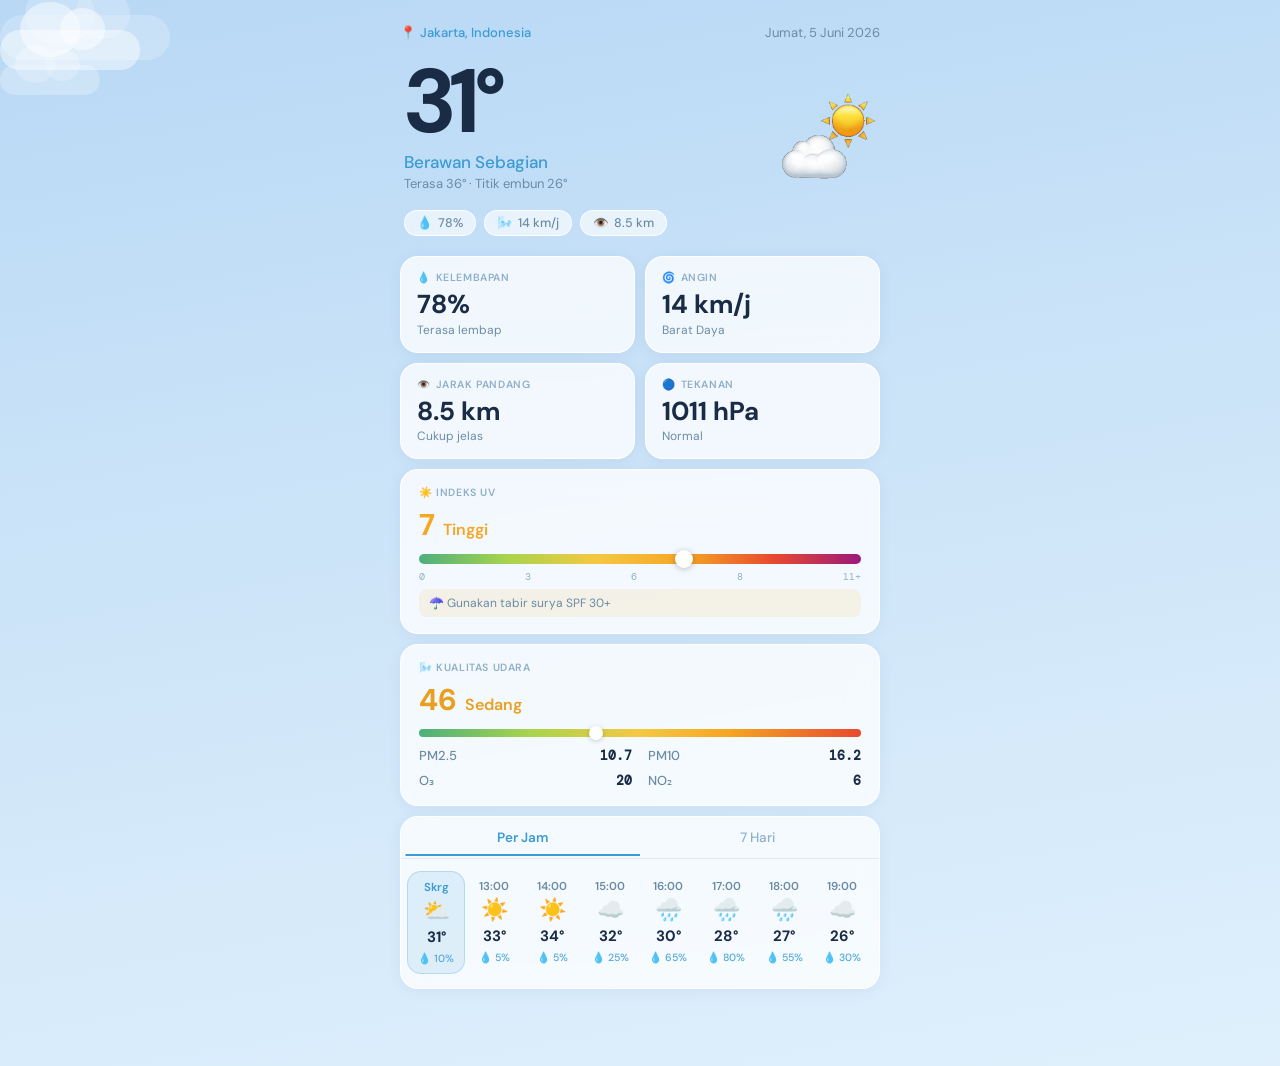
==== commit 94643020: "Add files via upload" ====
--- a/index.html
+++ b/index.html
@@ -3,7 +3,7 @@
 <head>
 <meta charset="UTF-8">
 <meta name="viewport" content="width=device-width, initial-scale=1.0">
-<title>Cuaca Jakarta ✨</title>
+<title>Kabar Langit</title>
 <link href="https://fonts.googleapis.com/css2?family=DM+Sans:wght@300;400;500;600;700&family=DM+Mono:wght@400;500&display=swap" rel="stylesheet">
 <link rel="stylesheet" href="style.css">
 </head>
